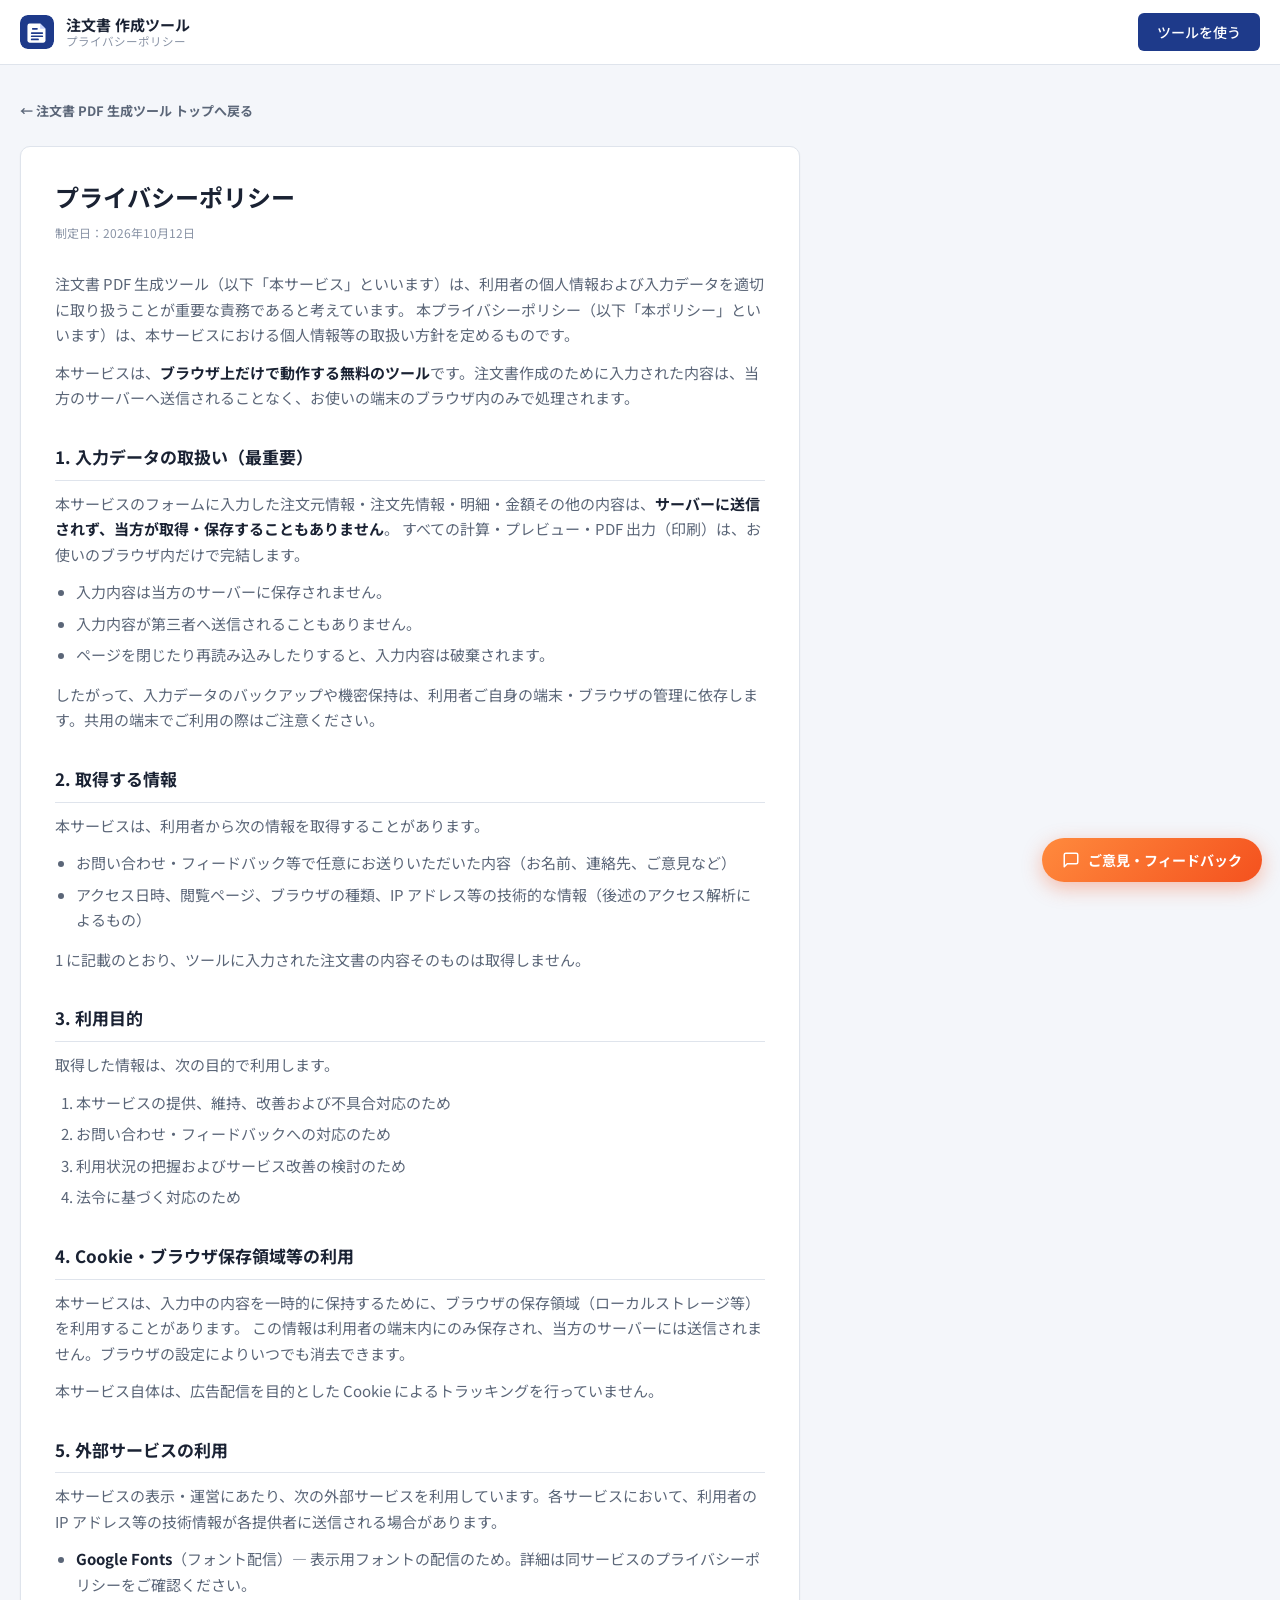
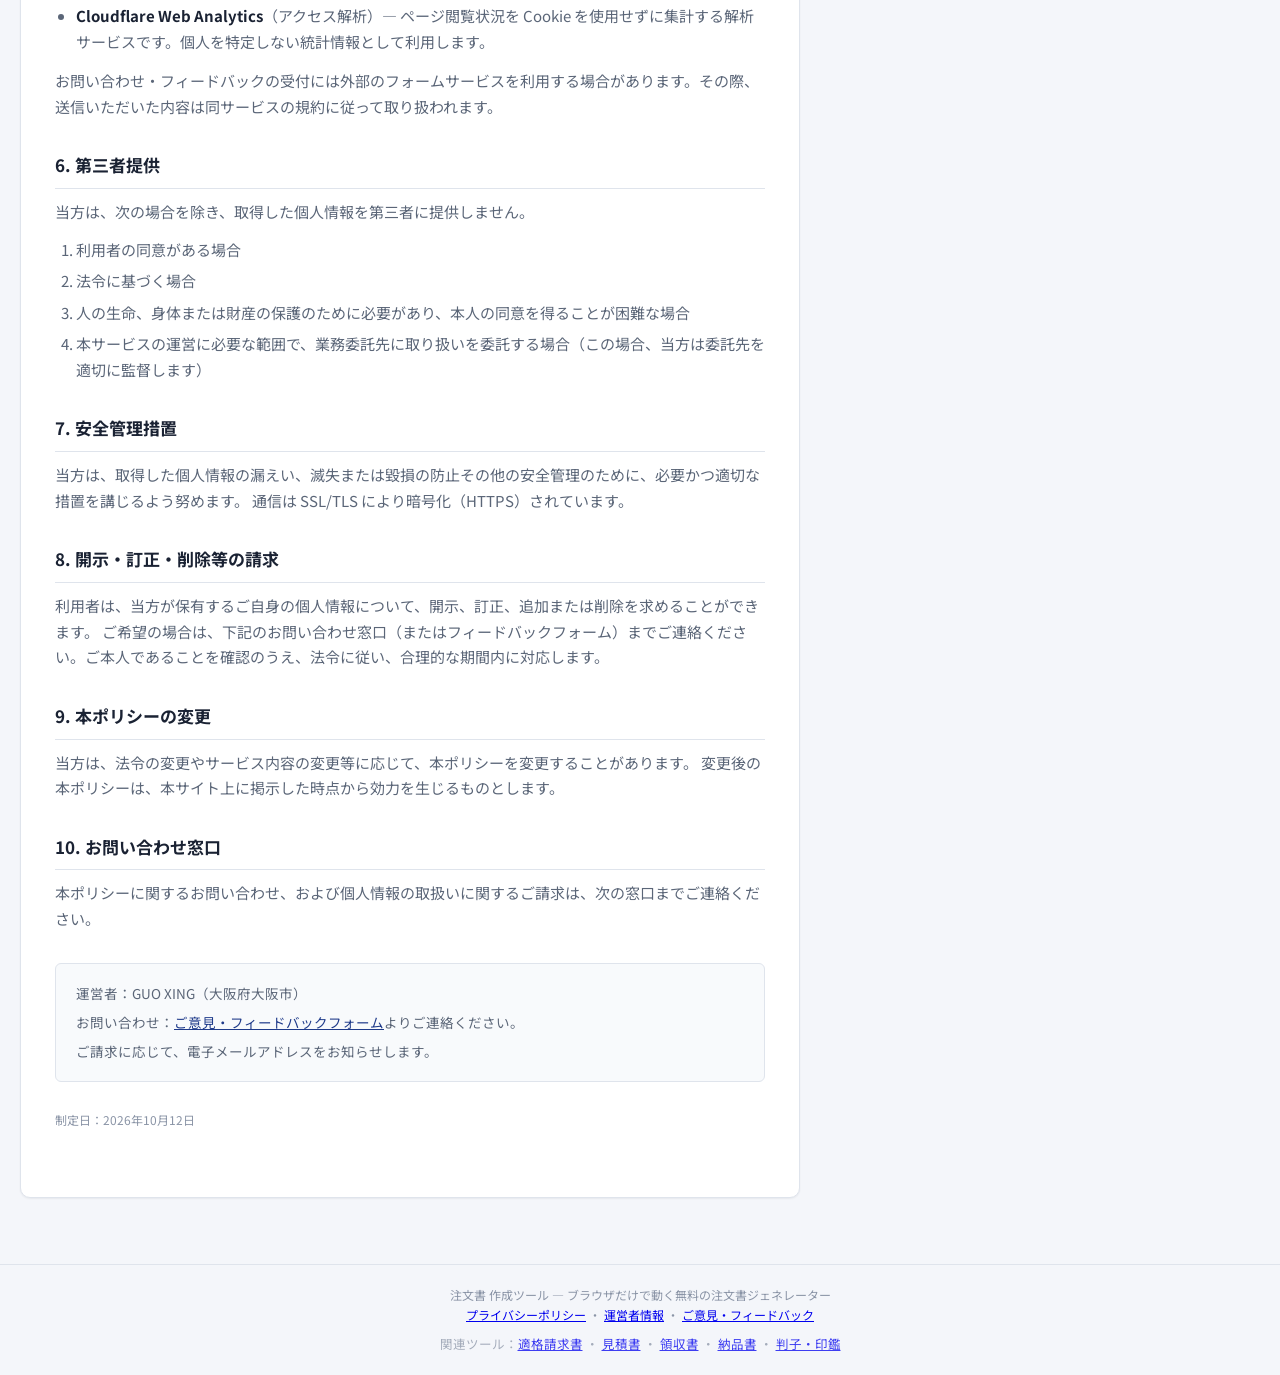
==== privacy.html @ e155d6e0 "PM迭代：补隐私政策/运营者信息/SEO教程页+联盟区块+跨站CTA按钮配色修复" ====
<!DOCTYPE html>
<html lang="ja">
<head>
<meta charset="UTF-8">
<meta name="viewport" content="width=device-width, initial-scale=1">
<title>プライバシーポリシー｜注文書 PDF 生成ツール</title>
<meta name="description" content="注文書 PDF 生成ツールにおける個人情報の取扱い方針（プライバシーポリシー）です。入力内容はブラウザ内のみで処理され、サーバーへ送信されません。取得する情報、利用目的、外部サービスの利用等について定めます。">
<meta name="robots" content="index, follow">
<link rel="canonical" href="https://www.reveriel.com/chumonsho-pdf/privacy.html">
<meta property="og:type" content="article">
<meta property="og:title" content="プライバシーポリシー｜注文書 PDF 生成ツール">
<meta property="og:description" content="注文書 PDF 生成ツールにおける個人情報の取扱い方針です。入力内容はブラウザ内のみで処理されます。">
<meta property="og:locale" content="ja_JP">
<meta property="og:url" content="https://www.reveriel.com/chumonsho-pdf/privacy.html">
<meta property="og:image" content="https://www.reveriel.com/chumonsho-pdf/og-image.png">
<meta name="twitter:card" content="summary_large_image">
<meta name="twitter:image" content="https://www.reveriel.com/chumonsho-pdf/og-image.png">
<link rel="icon" href="data:image/svg+xml,%3Csvg xmlns='http://www.w3.org/2000/svg' viewBox='0 0 32 32'%3E%3Crect width='32' height='32' rx='7' fill='%231e3a8a'/%3E%3Cpath d='M9 8h10l5 5v11a2 2 0 0 1-2 2H9a2 2 0 0 1-2-2V10a2 2 0 0 1 2-2z' fill='%23ffffff'/%3E%3Cpath d='M19 8v5h5' fill='%23c7d2fe'/%3E%3Cg stroke='%231e3a8a' stroke-width='1.6' stroke-linecap='round'%3E%3Cpath d='M12 13h4M11 17h10M11 20h10M11 23h6'/%3E%3C/g%3E%3C/svg%3E">
<link rel="preconnect" href="https://fonts.googleapis.com">
<link rel="preconnect" href="https://fonts.gstatic.com" crossorigin>
<link href="https://fonts.googleapis.com/css2?family=Noto+Sans+JP:wght@400;500;700&display=swap" rel="stylesheet">
<link rel="stylesheet" href="style.css">
<link rel="stylesheet" href="guide.css">
<!-- Cloudflare Web Analytics --><script type='module' src='https://static.cloudflareinsights.com/beacon.min.js' data-cf-beacon='{"token": "6fc01bf3ac5e457ba1bd16b91e5b653e"}'></script><!-- End Cloudflare Web Analytics -->
</head>
<body>

<header class="site-header no-print">
  <div class="wrap header-inner">
    <a class="brand" href="https://www.reveriel.com/chumonsho-pdf/" style="text-decoration:none;color:inherit;">
      <svg class="brand-mark" viewBox="0 0 32 32" aria-hidden="true">
        <rect width="32" height="32" rx="7" fill="currentColor"/>
        <path d="M9 8h10l5 5v11a2 2 0 0 1-2 2H9a2 2 0 0 1-2-2V10a2 2 0 0 1 2-2z" fill="#fff"/>
        <path d="M19 8v5h5" fill="#c7d2fe"/>
        <g stroke="currentColor" stroke-width="1.6" stroke-linecap="round">
          <path d="M12 13h4M11 17h10M11 20h10M11 23h6"/>
        </g>
      </svg>
      <div class="brand-text">
        <strong>注文書 作成ツール</strong>
        <span>プライバシーポリシー</span>
      </div>
    </a>
    <div class="header-actions">
      <a class="btn btn-primary" href="https://www.reveriel.com/chumonsho-pdf/">ツールを使う</a>
    </div>
  </div>
</header>

<main id="main">
  <section class="legal-page">
    <div class="wrap">
      <a class="legal-back" href="https://www.reveriel.com/chumonsho-pdf/">← 注文書 PDF 生成ツール トップへ戻る</a>

      <article class="legal">
        <h1>プライバシーポリシー</h1>
        <p class="legal-meta">制定日：2026年10月12日</p>

        <p>
          注文書 PDF 生成ツール（以下「本サービス」といいます）は、利用者の個人情報および入力データを適切に取り扱うことが重要な責務であると考えています。
          本プライバシーポリシー（以下「本ポリシー」といいます）は、本サービスにおける個人情報等の取扱い方針を定めるものです。
        </p>
        <p>
          本サービスは、<strong>ブラウザ上だけで動作する無料のツール</strong>です。注文書作成のために入力された内容は、当方のサーバーへ送信されることなく、お使いの端末のブラウザ内のみで処理されます。
        </p>

        <h2>1. 入力データの取扱い（最重要）</h2>
        <p>
          本サービスのフォームに入力した注文元情報・注文先情報・明細・金額その他の内容は、<strong>サーバーに送信されず、当方が取得・保存することもありません</strong>。
          すべての計算・プレビュー・PDF 出力（印刷）は、お使いのブラウザ内だけで完結します。
        </p>
        <ul>
          <li>入力内容は当方のサーバーに保存されません。</li>
          <li>入力内容が第三者へ送信されることもありません。</li>
          <li>ページを閉じたり再読み込みしたりすると、入力内容は破棄されます。</li>
        </ul>
        <p>
          したがって、入力データのバックアップや機密保持は、利用者ご自身の端末・ブラウザの管理に依存します。共用の端末でご利用の際はご注意ください。
        </p>

        <h2>2. 取得する情報</h2>
        <p>本サービスは、利用者から次の情報を取得することがあります。</p>
        <ul>
          <li>お問い合わせ・フィードバック等で任意にお送りいただいた内容（お名前、連絡先、ご意見など）</li>
          <li>アクセス日時、閲覧ページ、ブラウザの種類、IP アドレス等の技術的な情報（後述のアクセス解析によるもの）</li>
        </ul>
        <p>1 に記載のとおり、ツールに入力された注文書の内容そのものは取得しません。</p>

        <h2>3. 利用目的</h2>
        <p>取得した情報は、次の目的で利用します。</p>
        <ol>
          <li>本サービスの提供、維持、改善および不具合対応のため</li>
          <li>お問い合わせ・フィードバックへの対応のため</li>
          <li>利用状況の把握およびサービス改善の検討のため</li>
          <li>法令に基づく対応のため</li>
        </ol>

        <h2>4. Cookie・ブラウザ保存領域等の利用</h2>
        <p>
          本サービスは、入力中の内容を一時的に保持するために、ブラウザの保存領域（ローカルストレージ等）を利用することがあります。
          この情報は利用者の端末内にのみ保存され、当方のサーバーには送信されません。ブラウザの設定によりいつでも消去できます。
        </p>
        <p>本サービス自体は、広告配信を目的とした Cookie によるトラッキングを行っていません。</p>

        <h2>5. 外部サービスの利用</h2>
        <p>本サービスの表示・運営にあたり、次の外部サービスを利用しています。各サービスにおいて、利用者の IP アドレス等の技術情報が各提供者に送信される場合があります。</p>
        <ul>
          <li><strong>Google Fonts</strong>（フォント配信）— 表示用フォントの配信のため。詳細は同サービスのプライバシーポリシーをご確認ください。</li>
          <li><strong>Cloudflare Web Analytics</strong>（アクセス解析）— ページ閲覧状況を Cookie を使用せずに集計する解析サービスです。個人を特定しない統計情報として利用します。</li>
        </ul>
        <p>
          お問い合わせ・フィードバックの受付には外部のフォームサービスを利用する場合があります。その際、送信いただいた内容は同サービスの規約に従って取り扱われます。
        </p>

        <h2>6. 第三者提供</h2>
        <p>当方は、次の場合を除き、取得した個人情報を第三者に提供しません。</p>
        <ol>
          <li>利用者の同意がある場合</li>
          <li>法令に基づく場合</li>
          <li>人の生命、身体または財産の保護のために必要があり、本人の同意を得ることが困難な場合</li>
          <li>本サービスの運営に必要な範囲で、業務委託先に取り扱いを委託する場合（この場合、当方は委託先を適切に監督します）</li>
        </ol>

        <h2>7. 安全管理措置</h2>
        <p>
          当方は、取得した個人情報の漏えい、滅失または毀損の防止その他の安全管理のために、必要かつ適切な措置を講じるよう努めます。
          通信は SSL/TLS により暗号化（HTTPS）されています。
        </p>

        <h2>8. 開示・訂正・削除等の請求</h2>
        <p>
          利用者は、当方が保有するご自身の個人情報について、開示、訂正、追加または削除を求めることができます。
          ご希望の場合は、下記のお問い合わせ窓口（またはフィードバックフォーム）までご連絡ください。ご本人であることを確認のうえ、法令に従い、合理的な期間内に対応します。
        </p>

        <h2>9. 本ポリシーの変更</h2>
        <p>
          当方は、法令の変更やサービス内容の変更等に応じて、本ポリシーを変更することがあります。
          変更後の本ポリシーは、本サイト上に掲示した時点から効力を生じるものとします。
        </p>

        <h2>10. お問い合わせ窓口</h2>
        <p>本ポリシーに関するお問い合わせ、および個人情報の取扱いに関するご請求は、次の窓口までご連絡ください。</p>
        <div class="legal-contact">
          <p>運営者：GUO XING（大阪府大阪市）</p>
          <p>お問い合わせ：<a href="https://docs.google.com/forms/d/e/1FAIpQLSfHGUfgAlViT3TFiVtJi_EpJ4ioUpd9oGyaJ7rehEV-gBH_PA/viewform?usp=pp_url&amp;entry.1745177199=%E6%B3%A8%E6%96%87%E6%9B%B8" target="_blank" rel="noopener">ご意見・フィードバックフォーム</a>よりご連絡ください。</p>
          <p>ご請求に応じて、電子メールアドレスをお知らせします。</p>
        </div>

        <p class="legal-meta" style="margin-top:28px;">制定日：2026年10月12日</p>
      </article>
    </div>
  </section>
</main>

<footer class="site-footer no-print">
  <div class="wrap">
    <p>注文書 作成ツール — ブラウザだけで動く無料の注文書ジェネレーター</p>
    <p><a href="privacy.html">プライバシーポリシー</a> ・ <a href="company.html">運営者情報</a> ・ <a href="https://docs.google.com/forms/d/e/1FAIpQLSfHGUfgAlViT3TFiVtJi_EpJ4ioUpd9oGyaJ7rehEV-gBH_PA/viewform?usp=pp_url&amp;entry.1745177199=%E6%B3%A8%E6%96%87%E6%9B%B8" target="_blank" rel="noopener">ご意見・フィードバック</a></p>
    <p style="margin-top:8px;font-size:12.5px;opacity:.75;">関連ツール：<a href="https://www.reveriel.com/japan-invoice-pdf/">適格請求書</a> ・ <a href="https://www.reveriel.com/mitsumori-pdf/">見積書</a> ・ <a href="https://www.reveriel.com/ryoshusho-pdf/">領収書</a> ・ <a href="https://www.reveriel.com/nohinsho-pdf/">納品書</a> ・ <a href="https://www.reveriel.com/hanko-generator/">判子・印鑑</a></p>
  </div>
</footer>

<!-- フィードバックFAB（右下固定・常時表示） -->
<a href="https://docs.google.com/forms/d/e/1FAIpQLSfHGUfgAlViT3TFiVtJi_EpJ4ioUpd9oGyaJ7rehEV-gBH_PA/viewform?usp=pp_url&amp;entry.1745177199=%E6%B3%A8%E6%96%87%E6%9B%B8" target="_blank" rel="noopener" class="feedback-fab" aria-label="ご意見・フィードバックを送る">
  <svg viewBox="0 0 24 24" fill="none" stroke="currentColor" stroke-width="2" stroke-linecap="round" stroke-linejoin="round" aria-hidden="true"><path d="M21 15a2 2 0 0 1-2 2H7l-4 4V5a2 2 0 0 1 2-2h14a2 2 0 0 1 2 2z"/></svg>
  <span>ご意見・フィードバック</span>
</a>
</body>
</html>
---- style.css ----
/* =========================================================
   注文書 作成ツール — style.css
   （見積書 / 適格請求書ツールと同じ配色・A4 排版を踏襲）
   ========================================================= */

:root {
  --c-bg:            #f4f6fa;
  --c-surface:       #ffffff;
  --c-surface-2:     #f8fafc;
  --c-border:        #dfe4ec;
  --c-border-strong: #c3cad6;
  --c-text:          #1a2233;
  --c-text-muted:    #5b6678;
  --c-text-faint:    #8a94a6;
  --c-accent:        #1e3a8a;
  --c-accent-soft:   #e8edf9;
  --c-accent-hover:  #16295f;
  --c-danger:        #b42318;
  --c-danger-soft:   #fef3f2;
  --c-success:       #067647;
  --c-focus:         #4f7cf7;

  --paper-bg:        #ffffff;
  --paper-ink:       #111827;
  --paper-line:      #d7dce5;
  --paper-line-soft: #eaedf3;
  --paper-accent:    #1e3a8a;

  --radius:    10px;
  --radius-sm: 6px;
  --shadow-sm: 0 1px 2px rgba(16, 24, 40, .06);
  --shadow-lg: 0 4px 24px rgba(16, 24, 40, .10);

  --font: "Noto Sans JP", -apple-system, BlinkMacSystemFont, "Hiragino Kaku Gothic ProN",
          "Hiragino Sans", "Yu Gothic", Meiryo, sans-serif;
}

@media (prefers-color-scheme: dark) {
  :root {
    --c-bg:            #10141c;
    --c-surface:       #18202c;
    --c-surface-2:     #1e2733;
    --c-border:        #2c3644;
    --c-border-strong: #3d4a5c;
    --c-text:          #e8ecf3;
    --c-text-muted:    #a2adbe;
    --c-text-faint:    #7d8899;
    --c-accent:        #7f9bf5;
    --c-accent-soft:   #1e2a45;
    --c-accent-hover:  #9db3f8;
    --c-danger:        #f4746a;
    --c-danger-soft:   #33191a;
    --c-success:       #4ec98b;
    --shadow-sm: 0 1px 2px rgba(0, 0, 0, .4);
    --shadow-lg: 0 4px 24px rgba(0, 0, 0, .5);
  }
}

* { box-sizing: border-box; }

/* `hidden` 属性は UA スタイルの [hidden]{display:none} に依存するため、
   作者スタイルで display を指定した要素では無効になる。確実に効かせる。 */
[hidden] { display: none !important; }

html { -webkit-text-size-adjust: 100%; }

body {
  margin: 0;
  background: var(--c-bg);
  color: var(--c-text);
  font-family: var(--font);
  font-size: 15px;
  line-height: 1.7;
  font-feature-settings: "palt" 0;
}

.wrap {
  width: 100%;
  max-width: 1440px;
  margin-inline: auto;
  padding-inline: 20px;
}

.ic { width: 1.1em; height: 1.1em; flex: none; }

/* ---------------- ヘッダー ---------------- */

.site-header {
  position: sticky;
  top: 0;
  z-index: 30;
  background: var(--c-surface);
  border-bottom: 1px solid var(--c-border);
  backdrop-filter: saturate(180%) blur(8px);
}

.header-inner {
  display: flex;
  align-items: center;
  justify-content: space-between;
  gap: 16px;
  min-height: 64px;
  flex-wrap: wrap;
  padding-block: 10px;
}

.brand { display: flex; align-items: center; gap: 12px; }

.brand-mark {
  width: 34px; height: 34px; flex: none;
  color: var(--c-accent);
  border-radius: 8px;
}

.brand-text { display: flex; flex-direction: column; line-height: 1.3; }
.brand-text strong { font-size: 15px; font-weight: 700; letter-spacing: .01em; }
.brand-text span { font-size: 11.5px; color: var(--c-text-faint); }

.header-actions { display: flex; align-items: center; gap: 8px; }

/* ---------------- ボタン ---------------- */

.btn {
  display: inline-flex;
  align-items: center;
  justify-content: center;
  gap: 7px;
  padding: 10px 18px;
  font-family: inherit;
  font-size: 14px;
  font-weight: 500;
  line-height: 1.2;
  border: 1px solid transparent;
  border-radius: var(--radius-sm);
  cursor: pointer;
  text-decoration: none;
  transition: background-color .15s, border-color .15s, color .15s;
  white-space: nowrap;
}

.btn:focus-visible { outline: 2px solid var(--c-focus); outline-offset: 2px; }

.btn-primary { background: var(--c-accent); color: #fff; }
.btn-primary:hover { background: var(--c-accent-hover); }
@media (prefers-color-scheme: dark) { .btn-primary { color: #0d1220; } }

.btn-ghost {
  background: transparent;
  color: var(--c-text-muted);
  border-color: var(--c-border);
}
.btn-ghost:hover { background: var(--c-surface-2); color: var(--c-text); }

.btn-outline {
  background: var(--c-surface);
  color: var(--c-accent);
  border-color: var(--c-border-strong);
}
.btn-outline:hover { background: var(--c-accent-soft); border-color: var(--c-accent); }

.btn-sm { padding: 7px 13px; font-size: 13px; }

.btn-icon {
  padding: 6px;
  width: 30px; height: 30px;
  background: transparent;
  border-color: transparent;
  color: var(--c-text-faint);
  border-radius: var(--radius-sm);
}
.btn-icon:hover { color: var(--c-danger); background: var(--c-danger-soft); }

/* ---------------- レイアウト ---------------- */

.layout {
  display: grid;
  grid-template-columns: minmax(380px, 1fr) minmax(0, 1.25fr);
  gap: 26px;
  align-items: start;
  padding-block: 26px 40px;
}

@media (max-width: 980px) {
  /* minmax(0,1fr) にしないと、中の要素の min-content 幅で
     グリッドが横に広がってしまう（横スクロールの原因） */
  .layout { grid-template-columns: minmax(0, 1fr); gap: 20px; }
}

.pane { min-width: 0; }

.form-pane { display: flex; flex-direction: column; gap: 14px; }

.pane-head h2 { margin: 0 0 4px; font-size: 17px; font-weight: 700; }
.pane-head .hint { margin: 0; }

/* ---------------- フォーム ---------------- */

.card {
  background: var(--c-surface);
  border: 1px solid var(--c-border);
  border-radius: var(--radius);
  padding: 18px;
  margin: 0 0 14px;
  box-shadow: var(--shadow-sm);
}

.card legend {
  padding: 0 6px;
  font-size: 13.5px;
  font-weight: 700;
  color: var(--c-text);
}

.field { margin-bottom: 14px; }
.field:last-child { margin-bottom: 0; }

.field label {
  display: block;
  font-size: 13px;
  font-weight: 500;
  color: var(--c-text-muted);
  margin-bottom: 5px;
}

.req {
  display: inline-block;
  margin-left: 6px;
  font-size: 10.5px;
  font-weight: 500;
  color: var(--c-danger);
  border: 1px solid currentColor;
  border-radius: 3px;
  padding: 0 4px;
  line-height: 1.5;
  vertical-align: 1px;
}

.grid-2 {
  display: grid;
  grid-template-columns: 1fr 1fr;
  gap: 12px;
}

@media (max-width: 560px) {
  .grid-2 { grid-template-columns: 1fr; gap: 0; }
}

input[type="text"],
input[type="date"],
select,
textarea {
  width: 100%;
  padding: 9px 11px;
  font-family: inherit;
  font-size: 14px;
  color: var(--c-text);
  background: var(--c-surface-2);
  border: 1px solid var(--c-border);
  border-radius: var(--radius-sm);
  transition: border-color .15s, box-shadow .15s, background-color .15s;
}

textarea { resize: vertical; line-height: 1.6; }

input:focus, select:focus, textarea:focus {
  outline: none;
  background: var(--c-surface);
  border-color: var(--c-accent);
  box-shadow: 0 0 0 3px var(--c-accent-soft);
}

.help {
  margin: 5px 0 0;
  font-size: 11.5px;
  color: var(--c-text-faint);
  line-height: 1.5;
}

.hint {
  font-size: 12px;
  color: var(--c-text-faint);
  line-height: 1.6;
}

/* ---------------- 明細行 ---------------- */

.rows-head,
.row {
  display: grid;
  grid-template-columns: minmax(0, 1fr) 58px 56px 100px 30px;
  gap: 7px;
  align-items: center;
}

/* グリッド項目の min-width:auto を解除して、狭い画面でも潰れず縮むようにする */
.rows-head > *,
.row > * { min-width: 0; }

@media (max-width: 560px) {
  .rows-head,
  .row { grid-template-columns: minmax(0, 1fr) 44px 44px 78px 28px; gap: 4px; }
  .row input { padding: 6px 6px; font-size: 12.5px; }
  .rows-head { font-size: 10px; }
}

.rows-head {
  padding: 0 0 5px;
  font-size: 11px;
  color: var(--c-text-faint);
  font-weight: 500;
}

.rows { display: flex; flex-direction: column; gap: 7px; }

.row input { padding: 7px 9px; font-size: 13.5px; }
.row .num { text-align: right; font-variant-numeric: tabular-nums; }
.row .i-unit { text-align: center; }

.rows-head .c-qty,
.rows-head .c-price { text-align: right; }
.rows-head .c-unit { text-align: center; }

.rows-actions {
  display: flex;
  align-items: center;
  gap: 12px;
  flex-wrap: wrap;
  margin-top: 12px;
}
.rows-actions .hint { margin: 0; flex: 1 1 200px; }

/* ---------------- プレビュー ---------------- */

.preview-pane { position: sticky; top: 88px; }

@media (max-width: 980px) {
  .preview-pane { position: static; }
}

.preview-bar {
  display: flex;
  align-items: center;
  gap: 7px;
  font-size: 12px;
  color: var(--c-text-faint);
  margin-bottom: 8px;
  padding-left: 2px;
}

.preview-bar .dot {
  width: 7px; height: 7px;
  border-radius: 50%;
  background: var(--c-success);
  box-shadow: 0 0 0 3px color-mix(in srgb, var(--c-success) 20%, transparent);
}

.paper-wrap { overflow-x: auto; }

.paper {
  width: 100%;
  max-width: 210mm;
  min-height: 297mm;
  margin-inline: auto;
  padding: 14mm 15mm;
  background: var(--paper-bg);
  color: var(--paper-ink);
  border: 1px solid var(--c-border);
  border-radius: 4px;
  box-shadow: var(--shadow-lg);
  font-size: 12.5px;
  line-height: 1.65;
}

/* 書類タイトル */
.doc-title {
  margin: 0 0 20px;
  font-size: 24px;
  font-weight: 700;
  letter-spacing: .14em;
  text-align: center;
  color: var(--paper-ink);
}

/* 宛先・発行者 */
.doc-head {
  display: flex;
  justify-content: space-between;
  align-items: flex-start;
  gap: 20px;
  margin-bottom: 14px;
}

.doc-head-left { flex: 1 1 auto; min-width: 0; }
.doc-head-right { flex: none; text-align: right; max-width: 45%; }

.doc-to {
  margin: 0 0 8px;
  font-size: 17px;
  font-weight: 600;
  line-height: 1.45;
  border-bottom: 1px solid var(--paper-line);
  padding-bottom: 6px;
}

.client-name { word-break: break-word; }

.honorific {
  margin-left: 6px;
  font-size: 13px;
  font-weight: 500;
  color: #4b5563;
}

.doc-subject {
  margin: 0 0 8px;
  font-size: 13px;
  font-weight: 600;
  color: #374151;
  word-break: break-word;
}

.doc-meta-line {
  margin: 0 0 3px;
  font-size: 12.5px;
  display: flex;
  gap: 10px;
}

.meta-label {
  color: #6b7280;
  flex: none;
  min-width: 5.6em;
}

.doc-meta-line > span:last-child {
  font-variant-numeric: tabular-nums;
  font-weight: 500;
  word-break: break-word;
}

/* 注文日・注文番号の 2 列表記 */
.doc-meta-grid {
  display: grid;
  grid-template-columns: 1fr 1fr;
  gap: 0 18px;
  margin-bottom: 14px;
}

@media (max-width: 560px) {
  .doc-meta-grid { grid-template-columns: 1fr; }
}

.issuer-name {
  margin: 0 0 3px;
  font-size: 15px;
  font-weight: 600;
  line-height: 1.4;
  word-break: break-word;
}

.issuer-meta {
  margin: 0;
  font-size: 11.5px;
  color: #374151;
  line-height: 1.5;
  white-space: pre-line;
  word-break: break-word;
}

/* ご注文金額 */
.total-banner {
  display: flex;
  align-items: baseline;
  justify-content: space-between;
  gap: 16px;
  background: #f1f4fa;
  border: 1px solid var(--paper-line);
  border-left: 4px solid var(--paper-accent);
  border-radius: 3px;
  padding: 11px 16px;
  margin-bottom: 12px;
}

.total-label { font-size: 13px; font-weight: 600; color: #374151; }

.total-value {
  font-size: 24px;
  font-weight: 700;
  letter-spacing: .01em;
  font-variant-numeric: tabular-nums;
  white-space: nowrap;
}

/* 納期・支払条件 */
.terms-strip {
  display: grid;
  grid-template-columns: 1fr 1fr;
  gap: 0;
  border: 1px solid var(--paper-line);
  border-radius: 3px;
  margin-bottom: 18px;
  overflow: hidden;
}

@media (max-width: 560px) {
  .terms-strip { grid-template-columns: 1fr; }
}

.terms-item {
  display: flex;
  gap: 10px;
  padding: 8px 13px;
  font-size: 12.5px;
  border-right: 1px solid var(--paper-line-soft);
}
.terms-item:last-child { border-right: 0; }

@media (max-width: 560px) {
  .terms-item:first-child { border-bottom: 1px solid var(--paper-line-soft); }
  .terms-item { border-right: 0; }
}

.terms-key {
  flex: none;
  min-width: 4.6em;
  color: #6b7280;
  font-weight: 500;
}

.terms-val {
  font-weight: 600;
  word-break: break-word;
  white-space: pre-wrap;
}

/* 明細テーブル */
.items-table {
  width: 100%;
  border-collapse: collapse;
  font-variant-numeric: tabular-nums;
  margin-bottom: 6px;
}

.items-table th,
.items-table td {
  border-bottom: 1px solid var(--paper-line-soft);
  padding: 7px 8px;
  vertical-align: top;
  text-align: left;
}

.items-table thead th {
  background: #f3f5f9;
  border-top: 1px solid var(--paper-line);
  border-bottom: 1px solid var(--paper-line);
  font-size: 11.5px;
  font-weight: 600;
  color: #4b5563;
  white-space: nowrap;
}

.items-table tbody tr:last-child td { border-bottom: 1px solid var(--paper-line); }

.items-table .th-qty,  .items-table .td-qty,
.items-table .th-price, .items-table .td-price,
.items-table .th-amount, .items-table .td-amount { text-align: right; }

.items-table .th-unit, .items-table .td-unit { text-align: center; }

.th-name { width: auto; min-width: 40%; }
.th-qty { width: 10%; }
.th-unit { width: 10%; }
.th-price { width: 19%; }
.th-amount { width: 21%; }

.item-name { word-break: break-word; }

/* 内訳 + 合計 */
.summary {
  display: grid;
  grid-template-columns: 1fr minmax(200px, 15.5em);
  gap: 18px;
  align-items: start;
  margin-bottom: 20px;
}

@media (max-width: 560px) {
  .summary { grid-template-columns: 1fr; gap: 12px; }
}

.summary-lead {
  margin: 0;
  font-size: 12.5px;
  color: #374151;
  line-height: 1.9;
}

.summary-totals {
  border: 1px solid var(--paper-line);
  border-radius: 3px;
  overflow: hidden;
}

.sum-row {
  display: flex;
  justify-content: space-between;
  align-items: baseline;
  gap: 12px;
  padding: 7px 12px;
  font-size: 12.5px;
  border-bottom: 1px solid var(--paper-line-soft);
}

.sum-row:last-child { border-bottom: 0; }

.sum-row .num { font-variant-numeric: tabular-nums; white-space: nowrap; }

.sum-grand {
  background: #f1f4fa;
  border-top: 1px solid var(--paper-line);
  font-size: 15px;
  font-weight: 700;
  padding-block: 10px;
}

.sum-grand .num { font-size: 17px; }

/* 備考・条件 */
.doc-foot {
  display: grid;
  gap: 12px;
  margin-top: 4px;
}

.foot-block { border-top: 1px solid var(--paper-line-soft); padding-top: 9px; }

.foot-title {
  margin: 0 0 4px;
  font-size: 11.5px;
  font-weight: 700;
  color: #4b5563;
  letter-spacing: .04em;
}

.foot-body {
  margin: 0;
  font-size: 12px;
  white-space: pre-wrap;
  word-break: break-word;
  line-height: 1.65;
}

.paper-footnote {
  margin: 22px 0 0;
  padding-top: 8px;
  border-top: 1px solid var(--paper-line-soft);
  font-size: 10.5px;
  color: #6b7280;
}

/* プレースホルダ・未入力表示（画面上のみ。印刷時は非表示） */
.ph { color: #9aa3b2; font-weight: 400; }

.empty-cell {
  color: #9aa3b2;
  text-align: center !important;
  padding: 14px 8px !important;
}

/* ---------------- プライバシー注記 ---------------- */

.privacy-note {
  display: flex;
  align-items: flex-start;
  gap: 8px;
  margin: 0;
  padding: 11px 14px;
  font-size: 12px;
  color: var(--c-text-muted);
  background: var(--c-surface-2);
  border: 1px solid var(--c-border);
  border-radius: var(--radius);
  line-height: 1.6;
}

.privacy-note .ic { color: var(--c-success); margin-top: .2em; }

/* ---------------- SEO セクション ---------------- */

.seo {
  grid-column: 1 / -1;
  background: var(--c-surface);
  border: 1px solid var(--c-border);
  border-radius: var(--radius);
  padding: 28px 30px;
  box-shadow: var(--shadow-sm);
}

@media (max-width: 640px) {
  .seo { padding: 22px 18px; }
}

.seo h2 { margin: 0 0 12px; font-size: 19px; font-weight: 700; }

.seo h3 {
  margin: 26px 0 10px;
  font-size: 15px;
  font-weight: 700;
  padding-left: 10px;
  border-left: 3px solid var(--c-accent);
}

.seo p {
  margin: 0 0 12px;
  color: var(--c-text-muted);
  max-width: 82ch;
}

.seo strong { color: var(--c-text); font-weight: 700; }

.seo-list {
  margin: 0 0 8px;
  padding-left: 1.3em;
  color: var(--c-text-muted);
  max-width: 82ch;
}

.seo-list li { margin-bottom: 7px; }

.seo-guide-link {
  margin: 18px 0 0;
  padding: 13px 16px;
  background: var(--c-accent-soft);
  border: 1px solid var(--c-border);
  border-left: 3px solid var(--c-accent);
  border-radius: var(--radius-sm);
  font-size: 13.5px;
  color: var(--c-text-muted);
  max-width: 82ch;
}
.seo-guide-link a { color: var(--c-accent); font-weight: 700; }

.faq { margin: 0; max-width: 82ch; }
.faq dt {
  font-weight: 700;
  color: var(--c-text);
  margin-top: 14px;
  font-size: 14px;
}
.faq dd {
  margin: 4px 0 0;
  color: var(--c-text-muted);
}

.disclaimer {
  margin-top: 24px !important;
  padding-top: 14px;
  border-top: 1px solid var(--c-border);
  font-size: 12px;
  color: var(--c-text-faint) !important;
}

/* ---------------- フッター ---------------- */

.site-footer {
  border-top: 1px solid var(--c-border);
  padding-block: 20px;
  margin-top: 10px;
}

.site-footer p {
  margin: 0;
  font-size: 12px;
  color: var(--c-text-faint);
  text-align: center;
}

/* =========================================================
   印刷 / PDF 出力
   ========================================================= */

@page {
  size: A4 portrait;
  margin: 14mm 15mm;
}

@media print {
  :root {
    --c-bg: #fff;
    --c-surface: #fff;
  }

  html, body {
    background: #fff !important;
    color: #000;
    font-size: 11pt;
  }

  /* 印刷対象（プレビュー）を素直に流すためのリセット。
     注意: `.pane` はここに含めないこと。`.form-pane` も `.pane` を持つため、
     後方の display:block !important が非表示指定を打ち消してしまう。 */
  .wrap,
  .layout,
  .preview-pane,
  .preview-pane .paper-wrap {
    display: block !important;
    width: auto !important;
    max-width: none !important;
    margin: 0 !important;
    padding: 0 !important;
    gap: 0 !important;
    position: static !important;
    overflow: visible !important;
    box-shadow: none !important;
    border: 0 !important;
    background: transparent !important;
  }

  /* 印刷しない要素。上のリセットより必ず後に置く。 */
  .no-print,
  .feedback-fab,
  .site-header,
  .form-pane,
  .seo,
  .site-footer,
  .preview-bar {
    display: none !important;
  }

  .paper {
    width: 100% !important;
    max-width: none !important;
    min-height: 0 !important;
    margin: 0 !important;
    padding: 0 !important;
    border: 0 !important;
    border-radius: 0 !important;
    box-shadow: none !important;
    background: #fff !important;
    color: #000 !important;
    font-size: 10pt;
    line-height: 1.5;
  }

  .items-table thead { display: table-header-group; }
  .items-table tr,
  .foot-block,
  .total-banner,
  .terms-strip,
  .summary,
  .doc-head,
  .doc-meta-grid {
    break-inside: avoid;
    page-break-inside: avoid;
  }

  .doc-title { break-after: avoid; page-break-after: avoid; }
  .doc-title { font-size: 18pt; margin-bottom: 11mm; }
  .items-table thead th,
  .total-banner,
  .sum-grand { -webkit-print-color-adjust: exact; print-color-adjust: exact; }
  .items-table thead th { background: #f0f0f0 !important; }
  .total-banner,
  .sum-grand { background: #f2f2f2 !important; }

  .doc-foot { break-inside: auto; }
  a[href]::after { content: none !important; }

  /* 画面用のヒント表示は紙に出さない */
  .ph { display: none !important; }
  .empty-cell { color: #6b7280 !important; }
}

/* =========================================================
   シェア（バイラル導線） — 印刷時は .no-print で非表示
   ========================================================= */
.share-block {
  grid-column: 1 / -1;
  background: var(--c-surface);
  border: 1px solid var(--c-border);
  border-radius: var(--radius);
  padding: 20px 22px;
  box-shadow: var(--shadow-sm);
}
.share-block-title {
  display: flex;
  align-items: center;
  gap: 8px;
  margin: 0 0 14px;
  font-size: 14px;
  font-weight: 700;
  color: var(--c-text);
}
.share-block-title svg { width: 16px; height: 16px; color: var(--c-accent); flex-shrink: 0; }
.share-row { display: flex; flex-wrap: wrap; gap: 10px; }
.share-btn { flex: 1 1 150px; min-width: 0; }
.share-btn .share-logo { width: 18px; height: 18px; flex-shrink: 0; }
.share-x { background: #0f1419; color: #fff; border-color: #0f1419; }
.share-x:hover { background: #2a3036; border-color: #2a3036; }
.share-line { background: #06c755; color: #fff; border-color: #06c755; }
.share-line:hover { background: #05b34c; border-color: #05b34c; }
.share-copy { background: transparent; color: var(--c-text-muted); border-color: var(--c-border); }
.share-copy:hover { background: var(--c-surface-2); color: var(--c-text); }
.share-url { margin: 12px 0 0; font-size: 12px; color: var(--c-text-faint); word-break: break-all; }
@media (max-width: 560px) {
  .share-block { padding: 18px 16px; }
  .share-row { gap: 8px; }
  .share-btn { flex: 1 1 calc(50% - 4px); font-size: 13px; padding: 10px 10px; }
  .share-btn span { white-space: normal; }
}

/* ===== フィードバックFAB（右下固定・常時表示） ===== */
.feedback-fab {
  position: fixed;
  right: 18px;
  bottom: 18px;
  z-index: 10000;
  display: inline-flex;
  align-items: center;
  gap: 8px;
  padding: 13px 20px;
  background: linear-gradient(135deg, #ff8a3d, #f4511e);
  color: #fff !important;
  border-radius: 999px;
  box-shadow: 0 6px 20px rgba(244, 81, 30, 0.35);
  font-size: 14px;
  font-weight: 700;
  line-height: 1;
  text-decoration: none !important;
  transition: transform 0.15s ease, box-shadow 0.15s ease;
}
.feedback-fab:hover {
  transform: translateY(-3px);
  box-shadow: 0 10px 28px rgba(244, 81, 30, 0.45);
  color: #fff !important;
}
.feedback-fab:focus-visible { outline: 3px solid rgba(244, 81, 30, 0.5); outline-offset: 2px; }
.feedback-fab svg { width: 18px; height: 18px; flex: none; }
@media (max-width: 600px) {
  .feedback-fab { right: 14px; bottom: 14px; padding: 11px 16px; font-size: 13px; }
  .feedback-fab svg { width: 16px; height: 16px; }
}
---- guide.css ----
/* =========================================================
   書き方ガイド / 法務ページ 共通スタイル
   style.css の CSS 変数を継承し、ブランドの色味・ダークモードに追従する。
   ========================================================= */

/* ---------------- レイアウト ---------------- */

.guide-col { max-width: 880px; margin-inline: auto; }

/* ---------------- パンくず ---------------- */

.breadcrumb {
  padding-block: 16px 0;
  font-size: 12.5px;
  color: var(--c-text-faint);
}
.breadcrumb ol { list-style: none; display: flex; flex-wrap: wrap; gap: 4px; margin: 0; padding: 0; }
.breadcrumb li { display: inline-flex; align-items: center; gap: 4px; }
.breadcrumb a { color: var(--c-accent); text-decoration: none; }
.breadcrumb a:hover { text-decoration: underline; }
.breadcrumb li + li::before { content: "\203A"; color: var(--c-text-faint); }

/* ---------------- 記事本体 ---------------- */

.guide {
  background: var(--c-surface);
  border: 1px solid var(--c-border);
  border-radius: var(--radius);
  box-shadow: var(--shadow-sm);
  margin-block: 16px 8px;
  padding: 34px 38px 40px;
}
@media (max-width: 640px) { .guide { padding: 22px 18px 26px; } }

.guide h1 {
  margin: 0 0 12px;
  font-size: 26px;
  line-height: 1.5;
  letter-spacing: .01em;
  color: var(--c-text);
}
.guide .guide-meta { margin: 0 0 16px; font-size: 12px; color: var(--c-text-faint); }
.guide-lead { margin: 0 0 8px; font-size: 15.5px; line-height: 1.85; color: var(--c-text-muted); }
.guide h2 {
  margin: 38px 0 14px;
  padding-left: 12px;
  font-size: 20px;
  line-height: 1.5;
  border-left: 4px solid var(--c-accent);
  color: var(--c-text);
}
.guide h2:first-of-type { margin-top: 30px; }
.guide h3 { margin: 26px 0 10px; font-size: 16.5px; line-height: 1.5; color: var(--c-text); }
.guide p { margin: 0 0 14px; color: var(--c-text-muted); }
.guide strong { color: var(--c-text); font-weight: 700; }
.guide ul, .guide ol { margin: 0 0 16px; padding-left: 1.5em; color: var(--c-text-muted); }
.guide li { margin-bottom: 7px; }
.guide a:not(.btn) { color: var(--c-accent); }

.guide-example {
  margin: 0 0 16px;
  padding: 16px 18px;
  background: var(--c-surface-2);
  border: 1px solid var(--c-border);
  border-radius: var(--radius-sm);
  font-family: "Noto Serif JP", "Hiragino Mincho ProN", "Yu Mincho", YuMincho, serif;
  font-size: 14px;
  line-height: 1.95;
  color: var(--c-text);
  white-space: pre-wrap;
}
.guide-note {
  margin: 0 0 16px;
  padding: 12px 16px;
  background: var(--c-surface-2);
  border: 1px solid var(--c-border);
  border-left: 3px solid var(--c-accent);
  border-radius: var(--radius-sm);
  font-size: 13px;
  line-height: 1.75;
  color: var(--c-text-muted);
}
.guide-note strong { color: var(--c-text); }
.guide-table { width: 100%; margin: 0 0 16px; border-collapse: collapse; font-size: 13.5px; }
.guide-table th, .guide-table td {
  padding: 10px 12px;
  text-align: left;
  border: 1px solid var(--c-border);
  color: var(--c-text-muted);
  vertical-align: top;
}
.guide-table th { background: var(--c-surface-2); color: var(--c-text); font-weight: 700; white-space: nowrap; }

/* ---------------- 上部 CTA ---------------- */

.guide-cta-box {
  display: flex;
  flex-wrap: wrap;
  align-items: center;
  justify-content: space-between;
  gap: 14px;
  margin: 4px 0 26px;
  padding: 18px 20px;
  background: var(--c-accent-soft);
  border: 1px solid var(--c-border);
  border-radius: var(--radius);
}
.guide-cta-box p { flex: 1 1 240px; margin: 0; font-size: 13.5px; line-height: 1.7; color: var(--c-text-muted); }
.guide-cta-box strong { color: var(--c-text); }
.guide-cta-box .btn { flex: none; }

/* ---------------- FAQ ---------------- */

.guide-faq { margin-top: 40px; }
.guide-faq dl { margin: 0; }
.guide-faq dt { margin-top: 16px; font-size: 14.5px; font-weight: 700; color: var(--c-text); }
.guide-faq dd { margin: 6px 0 0; color: var(--c-text-muted); }

/* ---------------- 下部 CTA ---------------- */

.guide-cta-foot {
  margin-top: 36px;
  padding: 26px 22px;
  text-align: center;
  background: var(--c-surface-2);
  border: 1px solid var(--c-border);
  border-radius: var(--radius);
}
.guide-cta-foot h2 { margin: 0 0 8px; padding: 0; border: 0; font-size: 18px; }
.guide-cta-foot p { margin: 0 0 16px; font-size: 13.5px; }
.guide-cta-foot .btn { font-size: 15px; padding: 12px 26px; }

/* ---------------- 関連ガイド ---------------- */

.guide-related {
  background: var(--c-surface);
  border: 1px solid var(--c-border);
  border-radius: var(--radius);
  box-shadow: var(--shadow-sm);
  margin-block: 18px;
  padding: 22px 24px;
}
.guide-related h2 { margin: 0 0 14px; font-size: 16px; color: var(--c-text); }
.guide-related ul { list-style: none; display: grid; gap: 12px; margin: 0; padding: 0; }
.guide-related a { color: var(--c-accent); font-weight: 600; text-decoration: none; }
.guide-related a:hover { text-decoration: underline; }
.guide-related .rel-desc { display: block; margin-top: 2px; font-size: 12.5px; font-weight: 400; color: var(--c-text-faint); }

/* =========================================================
   法務ページ（プライバシーポリシー / 運営者情報）
   ========================================================= */

.legal-page { padding-block: 32px 56px; }

.legal-back {
  display: inline-flex;
  align-items: center;
  gap: 6px;
  margin-bottom: 24px;
  font-size: 13px;
  font-weight: 700;
  color: var(--c-text-muted);
  text-decoration: none;
}
.legal-back:hover { color: var(--c-accent); }

.legal {
  max-width: 780px;
  background: var(--c-surface);
  border: 1px solid var(--c-border);
  border-radius: var(--radius);
  box-shadow: var(--shadow-sm);
  padding: 32px 34px 38px;
}
@media (max-width: 640px) { .legal { padding: 22px 18px 28px; } }

.legal h1 {
  font-size: 24px;
  margin: 0 0 8px;
  line-height: 1.5;
  color: var(--c-text);
}
.legal .legal-meta {
  font-size: 12px;
  color: var(--c-text-faint);
  margin: 0 0 28px;
}
.legal h2 {
  font-size: 17px;
  margin: 32px 0 10px;
  padding-bottom: 8px;
  border-bottom: 1px solid var(--c-border);
  color: var(--c-text);
}
.legal h3 { font-size: 15px; margin: 22px 0 6px; color: var(--c-text); }
.legal p { margin: 0 0 12px; color: var(--c-text-muted); }
.legal ol,
.legal ul { margin: 0 0 14px; padding-left: 1.4em; color: var(--c-text-muted); }
.legal ol { list-style: decimal; }
.legal ul { list-style: disc; }
.legal li { margin-bottom: 6px; }
.legal strong { color: var(--c-text); }
.legal a:not(.btn) { color: var(--c-accent); }

.legal-table {
  width: 100%;
  margin: 8px 0 18px;
  border-collapse: collapse;
  font-size: 14px;
}
.legal-table th,
.legal-table td {
  padding: 13px 16px;
  text-align: left;
  vertical-align: top;
  border-bottom: 1px solid var(--c-border);
  color: var(--c-text-muted);
}
.legal-table th {
  width: 34%;
  min-width: 140px;
  font-weight: 700;
  color: var(--c-text);
  background: var(--c-surface-2);
}
.legal-table tr:last-child th,
.legal-table tr:last-child td { border-bottom: 0; }

.legal-contact {
  margin-top: 32px;
  padding: 18px 20px;
  border: 1px solid var(--c-border);
  border-radius: var(--radius-sm);
  background: var(--c-surface-2);
  font-size: 13.5px;
  color: var(--c-text-muted);
}
.legal-contact p { margin: 0; }
.legal-contact p + p { margin-top: 6px; }

/* ---------------- 印刷 ---------------- */

@media print {
  .site-header, .site-footer, .feedback-fab, .breadcrumb,
  .guide-cta-box, .guide-cta-foot, .guide-related,
  .legal-back { display: none !important; }
  .guide, .legal { border: 0; box-shadow: none; padding: 0; background: transparent; }
}
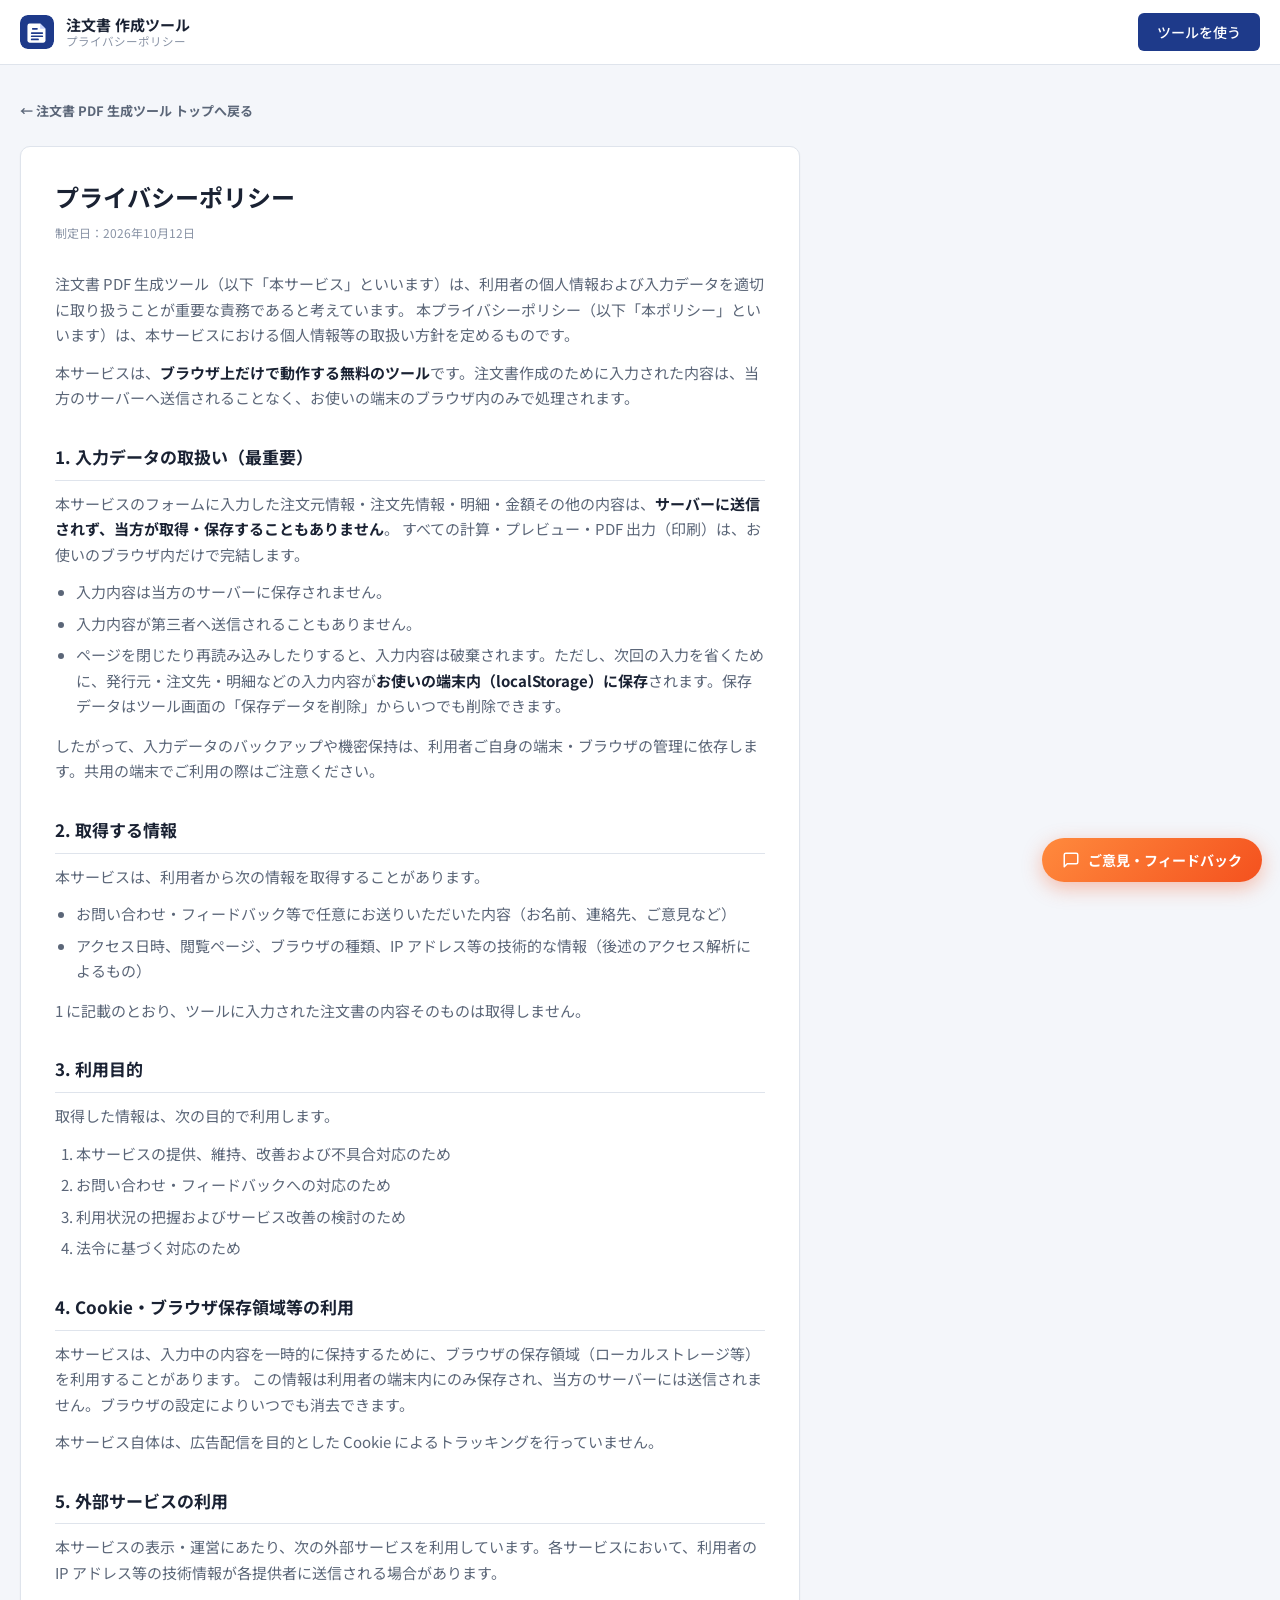
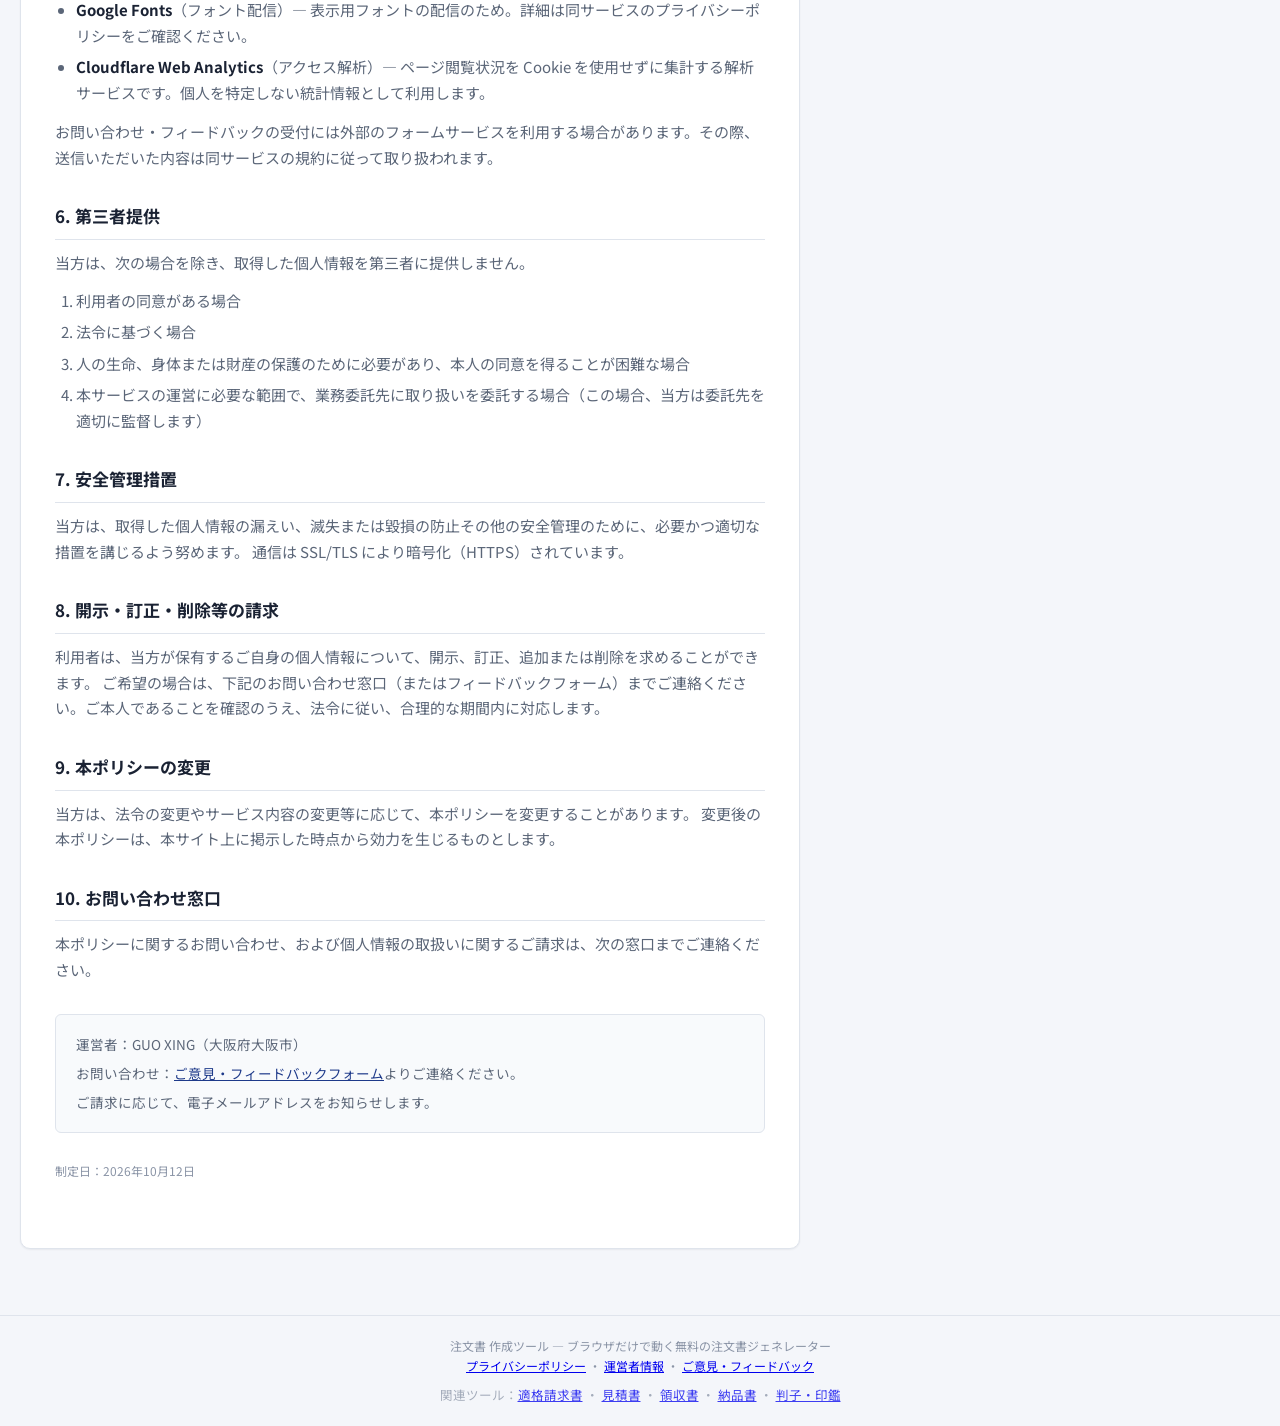
==== commit b67214fd: "リテンション：入力内容と明細を端末内に保存し、次回復元する（注文書）" ====
--- a/privacy.html
+++ b/privacy.html
@@ -72,7 +72,7 @@
         <ul>
           <li>入力内容は当方のサーバーに保存されません。</li>
           <li>入力内容が第三者へ送信されることもありません。</li>
-          <li>ページを閉じたり再読み込みしたりすると、入力内容は破棄されます。</li>
+          <li>ページを閉じたり再読み込みしたりすると、入力内容は破棄されます。ただし、次回の入力を省くために、発行元・注文先・明細などの入力内容が<strong>お使いの端末内（localStorage）に保存</strong>されます。保存データはツール画面の「保存データを削除」からいつでも削除できます。</li>
         </ul>
         <p>
           したがって、入力データのバックアップや機密保持は、利用者ご自身の端末・ブラウザの管理に依存します。共用の端末でご利用の際はご注意ください。
--- a/style.css
+++ b/style.css
@@ -235,6 +235,69 @@
   vertical-align: 1px;
 }
 
+/* 書式設定（セグメント風ラジオ） */
+.field-label {
+  display: block;
+  font-size: 13px;
+  font-weight: 500;
+  color: var(--c-text-muted);
+  margin-bottom: 5px;
+}
+
+.seg {
+  display: flex;
+  border: 1px solid var(--c-border);
+  border-radius: var(--radius-sm);
+  background: var(--c-surface-2);
+  overflow: hidden;
+}
+
+.seg-item {
+  position: relative;
+  flex: 1 1 0;
+  min-width: 0;
+}
+
+.seg-item input {
+  position: absolute;
+  width: 1px;
+  height: 1px;
+  margin: 0;
+  opacity: 0;
+  pointer-events: none;
+}
+
+.seg-item span {
+  display: block;
+  padding: 8px 10px;
+  font-size: 13.5px;
+  color: var(--c-text-muted);
+  text-align: center;
+  cursor: pointer;
+  border-right: 1px solid var(--c-border);
+  transition: background-color .15s, color .15s;
+  user-select: none;
+}
+
+.seg-item:last-child span { border-right: 0; }
+
+.seg-item span:hover { background: var(--c-surface); color: var(--c-text); }
+
+.seg-item input:checked + span {
+  background: var(--c-accent);
+  color: #fff;
+  font-weight: 600;
+}
+
+.seg-item input:focus-visible + span {
+  outline: 2px solid var(--c-focus);
+  outline-offset: -2px;
+}
+
+@media (prefers-color-scheme: dark) {
+  .seg-item input:checked + span { color: #0d1220; }
+}
+
 .grid-2 {
   display: grid;
   grid-template-columns: 1fr 1fr;
@@ -331,10 +394,23 @@
 
 /* ---------------- プレビュー ---------------- */
 
-.preview-pane { position: sticky; top: 88px; }
+.preview-pane {
+  position: sticky;
+  top: 88px;
+  align-self: start;
+  max-height: calc(100vh - 104px);
+  overflow-y: auto;
+  padding: 2px 4px 16px;
+  scrollbar-gutter: stable;
+}
 
 @media (max-width: 980px) {
-  .preview-pane { position: static; }
+  .preview-pane {
+    position: static;
+    max-height: none;
+    overflow: visible;
+    padding: 0;
+  }
 }
 
 .preview-bar {
@@ -369,13 +445,40 @@
   box-shadow: var(--shadow-lg);
   font-size: 12.5px;
   line-height: 1.65;
+  /* 書式（字体・太字）。既定値は従来の見た目（ゴシック体・通常）を保つ。 */
+  --doc-font: var(--font);
+  --doc-weight: 400;
+  --doc-medium: 500;
+  --doc-strong: 600;
+  --doc-heavy: 700;
+  font-family: var(--doc-font);
+  font-weight: var(--doc-weight);
+}
+
+/* 字体: 明朝体 / ゴシック体
+   既定のゴシック体は従来の --font（Hiragino Kaku Gothic ProN / Yu Gothic /
+   Noto Sans JP 系）をそのまま使い、開いた直後の見た目を変えない。 */
+.paper.font-gothic {
+  --doc-font: var(--font);
+}
+
+.paper.font-mincho {
+  --doc-font: "Hiragino Mincho ProN", "Yu Mincho", "Noto Serif JP", serif;
+}
+
+/* 太字: 紙面の文字を 400 → 700 に。見出し等の相対的な強弱は保つ。 */
+.paper.doc-bold {
+  --doc-weight: 700;
+  --doc-medium: 700;
+  --doc-strong: 700;
+  --doc-heavy: 700;
 }
 
 /* 書類タイトル */
 .doc-title {
   margin: 0 0 20px;
   font-size: 24px;
-  font-weight: 700;
+  font-weight: var(--doc-heavy);
   letter-spacing: .14em;
   text-align: center;
   color: var(--paper-ink);
@@ -396,7 +499,7 @@
 .doc-to {
   margin: 0 0 8px;
   font-size: 17px;
-  font-weight: 600;
+  font-weight: var(--doc-strong);
   line-height: 1.45;
   border-bottom: 1px solid var(--paper-line);
   padding-bottom: 6px;
@@ -407,14 +510,14 @@
 .honorific {
   margin-left: 6px;
   font-size: 13px;
-  font-weight: 500;
+  font-weight: var(--doc-medium);
   color: #4b5563;
 }
 
 .doc-subject {
   margin: 0 0 8px;
   font-size: 13px;
-  font-weight: 600;
+  font-weight: var(--doc-strong);
   color: #374151;
   word-break: break-word;
 }
@@ -434,7 +537,7 @@
 
 .doc-meta-line > span:last-child {
   font-variant-numeric: tabular-nums;
-  font-weight: 500;
+  font-weight: var(--doc-medium);
   word-break: break-word;
 }
 
@@ -453,7 +556,7 @@
 .issuer-name {
   margin: 0 0 3px;
   font-size: 15px;
-  font-weight: 600;
+  font-weight: var(--doc-strong);
   line-height: 1.4;
   word-break: break-word;
 }
@@ -481,11 +584,11 @@
   margin-bottom: 12px;
 }
 
-.total-label { font-size: 13px; font-weight: 600; color: #374151; }
+.total-label { font-size: 13px; font-weight: var(--doc-strong); color: #374151; }
 
 .total-value {
   font-size: 24px;
-  font-weight: 700;
+  font-weight: var(--doc-heavy);
   letter-spacing: .01em;
   font-variant-numeric: tabular-nums;
   white-space: nowrap;
@@ -524,11 +627,11 @@
   flex: none;
   min-width: 4.6em;
   color: #6b7280;
-  font-weight: 500;
+  font-weight: var(--doc-medium);
 }
 
 .terms-val {
-  font-weight: 600;
+  font-weight: var(--doc-strong);
   word-break: break-word;
   white-space: pre-wrap;
 }
@@ -554,7 +657,7 @@
   border-top: 1px solid var(--paper-line);
   border-bottom: 1px solid var(--paper-line);
   font-size: 11.5px;
-  font-weight: 600;
+  font-weight: var(--doc-strong);
   color: #4b5563;
   white-space: nowrap;
 }
@@ -619,7 +722,7 @@
   background: #f1f4fa;
   border-top: 1px solid var(--paper-line);
   font-size: 15px;
-  font-weight: 700;
+  font-weight: var(--doc-heavy);
   padding-block: 10px;
 }
 
@@ -637,7 +740,7 @@
 .foot-title {
   margin: 0 0 4px;
   font-size: 11.5px;
-  font-weight: 700;
+  font-weight: var(--doc-heavy);
   color: #4b5563;
   letter-spacing: .04em;
 }
@@ -739,6 +842,25 @@
   max-width: 82ch;
 }
 .seo-guide-link a { color: var(--c-accent); font-weight: 700; }
+
+.seo-guides {
+  margin: 22px 0 0;
+  padding: 18px 20px 20px;
+  border: 1px solid var(--c-border);
+  border-radius: var(--radius);
+  background: var(--c-surface-2);
+  max-width: 82ch;
+}
+.seo-guides h2 {
+  margin: 0 0 12px;
+  font-size: 15px;
+  color: var(--c-text);
+}
+.seo-guides ul { list-style: none; margin: 0; padding: 0; display: grid; gap: 12px; }
+.seo-guides li { margin: 0; }
+.seo-guides a { color: var(--c-accent); font-weight: 700; text-decoration: none; }
+.seo-guides a:hover { text-decoration: underline; }
+.seo-guides span { display: block; margin-top: 3px; font-size: 12.5px; color: var(--c-text-muted); }
 
 .faq { margin: 0; max-width: 82ch; }
 .faq dt {
@@ -811,6 +933,7 @@
     gap: 0 !important;
     position: static !important;
     overflow: visible !important;
+    max-height: none !important;
     box-shadow: none !important;
     border: 0 !important;
     background: transparent !important;
@@ -940,3 +1063,50 @@
   .feedback-fab { right: 14px; bottom: 14px; padding: 11px 16px; font-size: 13px; }
   .feedback-fab svg { width: 16px; height: 16px; }
 }
+
+/* ===== 【PR】アフィリエイト（会計ソフト） ===== */
+.pr-affiliate { margin-block: 26px 10px; }
+.pr-box {
+  position: relative;
+  padding: 20px 22px 18px;
+  background: var(--c-surface-2);
+  border: 1px solid var(--c-border);
+  border-radius: 12px;
+}
+.pr-badge {
+  display: inline-block; margin: 0 0 10px; padding: 2px 8px;
+  font-size: 11.5px; font-weight: 700; letter-spacing: .04em;
+  color: var(--c-accent); background: var(--c-accent-soft);
+  border: 1px solid #c9d4ef; border-radius: 999px;
+}
+.pr-title { font-size: 16px; margin: 0 0 8px; color: var(--c-text); }
+.pr-lead { margin: 0 0 14px; font-size: 13.5px; line-height: 1.75; color: var(--c-text-muted); }
+.pr-actions { display: flex; flex-wrap: wrap; gap: 10px; }
+.pr-note { margin: 12px 0 0; font-size: 11.5px; line-height: 1.6; color: var(--c-text-faint); }
+.pr-pixel { position: absolute; left: -9999px; }
+@media print { .pr-affiliate { display: none !important; } }
+
+/* ===== モバイル：入力欄のフォントを16pxに（iOSの自動ズーム防止） ===== */
+@media (max-width: 720px) {
+  input, select, textarea { font-size: 16px !important; }
+}
+
+/* ===== 前回入力の復元ヒント（この端末内のみ） ===== */
+.profile-hint {
+  margin: 0 0 12px;
+  padding: 9px 12px;
+  display: flex;
+  flex-wrap: wrap;
+  align-items: center;
+  gap: 8px;
+  font-size: 12px;
+  color: var(--c-text-muted);
+  background: var(--c-surface-2);
+  border: 1px solid var(--c-border);
+  border-radius: 8px;
+}
+.profile-delete {
+  background: none; border: 0; padding: 0; cursor: pointer;
+  color: var(--c-text-faint); font-size: 11.5px; text-decoration: underline;
+}
+@media print { .profile-hint { display: none !important; } }
